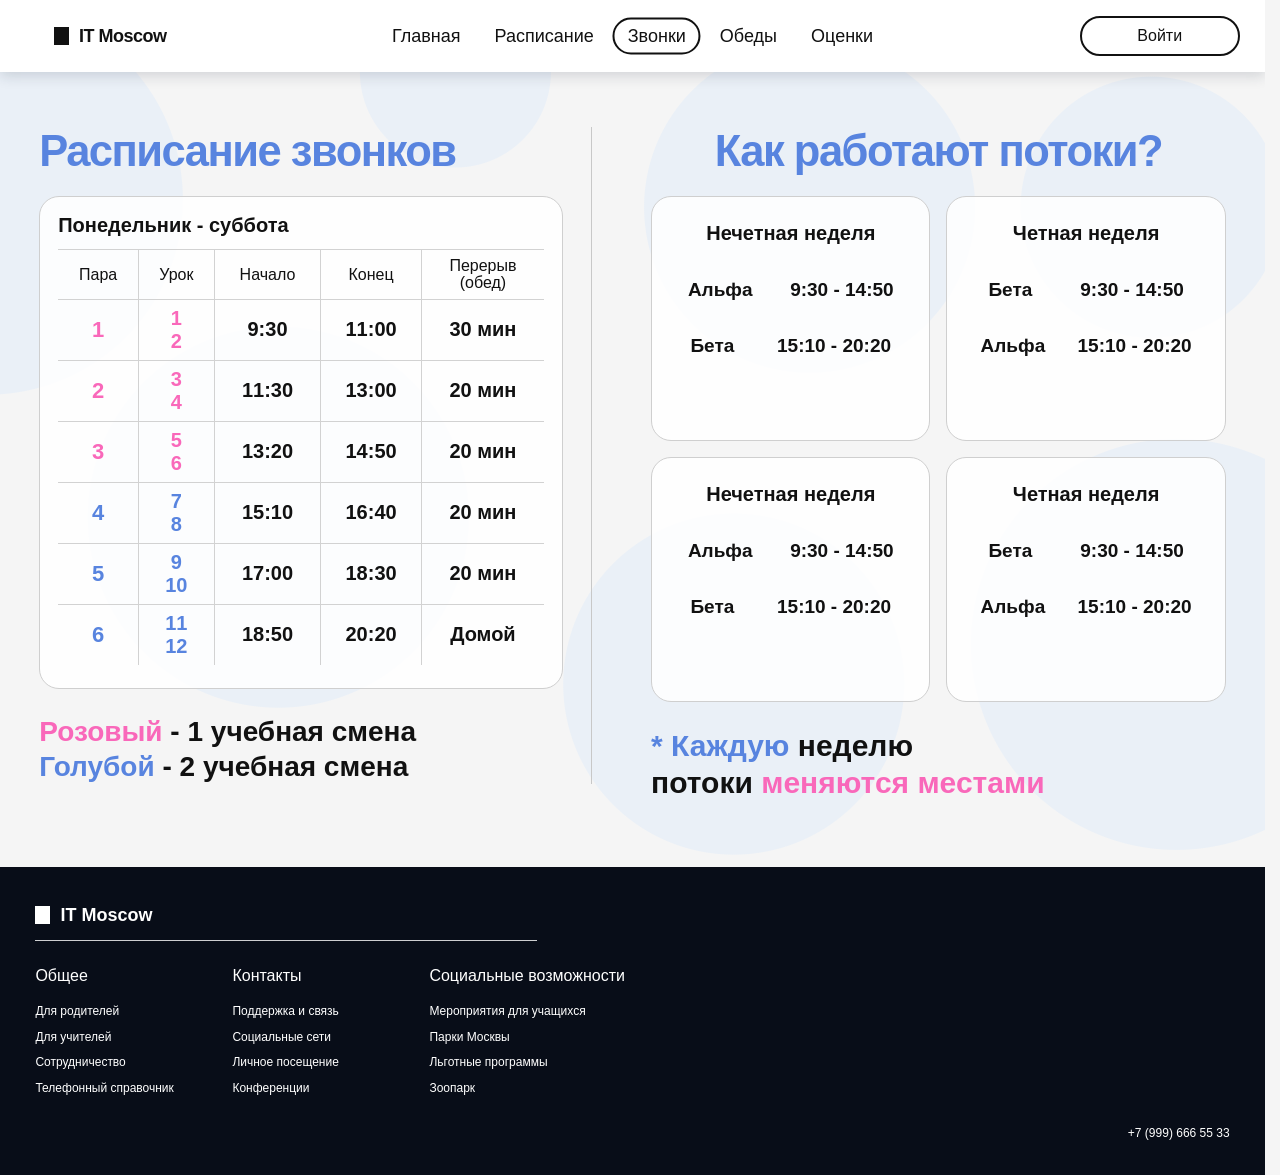
==== MyITProfile/front/bells.html @ 62083483 "Add files via upload" ====
<!DOCTYPE html>
<html lang="ru">
<head>
    <meta charset="UTF-8">
    <meta name="viewport" content="width=device-width, initial-scale=1.0">
    <meta name="description" content="Расписание звонков IT Moscow и схема смен потоков по неделям.">
    <title>Звонки | IT Moscow</title>
    <link rel="icon" href="assets/favicon.svg" type="image/svg+xml">
    <link rel="stylesheet" href="style.css">
    <script src="script.js" defer></script>
</head>
<body>

    <header class="site-header">
        <a class="logo" href="index.html"><span class="logo-square"></span> IT Moscow</a>
        <nav class="main-nav" aria-label="Главная навигация"><a class="nav-link" href="index.html">Главная</a><a class="nav-link" href="schedule.html">Расписание</a><a class="nav-link active" href="bells.html">Звонки</a><a class="nav-link" href="lunch.html">Обеды</a><a class="nav-link" href="grades.html">Оценки</a></nav>
        <div class="profile-menu is-guest" data-profile-menu>
            <a class="profile-button" href="login.html">Войти</a>
            <div class="profile-card">
                <strong class="profile-card-name" data-profile-name></strong>
                <span class="profile-card-role">Студент колледжа</span>
                <dl class="profile-card-details">
                    <div><dt>Группа</dt><dd data-profile-group></dd></div>
                    <div><dt>Специальность</dt><dd data-profile-specialty></dd></div>
                    <div><dt>Курс</dt><dd data-profile-course></dd></div>
                    <div><dt>Логин</dt><dd data-profile-login></dd></div>
                </dl>
                <button class="profile-logout" type="button" data-logout>Выйти из кабинета</button>
            </div>
        </div>
    </header>

<main class="page-background">

<section class="content-section bells-page">
    <div class="bells-layout">
        <section class="bells-left">
            <h1 class="page-title">Расписание звонков</h1>
            <div class="bells-table-card">
                <h2>Понедельник - суббота</h2>
                <table class="bells-table">
                    <thead>
                        <tr><th>Пара</th><th>Урок</th><th>Начало</th><th>Конец</th><th>Перерыв<br>(обед)</th></tr>
                    </thead>
                    <tbody>
                        <tr><td class="pink-number">1</td><td class="pink-number">1<br>2</td><td>9:30</td><td>11:00</td><td>30 мин</td></tr>
                        <tr><td class="pink-number">2</td><td class="pink-number">3<br>4</td><td>11:30</td><td>13:00</td><td>20 мин</td></tr>
                        <tr><td class="pink-number">3</td><td class="pink-number">5<br>6</td><td>13:20</td><td>14:50</td><td>20 мин</td></tr>
                        <tr><td class="blue-number">4</td><td class="blue-number">7<br>8</td><td>15:10</td><td>16:40</td><td>20 мин</td></tr>
                        <tr><td class="blue-number">5</td><td class="blue-number">9<br>10</td><td>17:00</td><td>18:30</td><td>20 мин</td></tr>
                        <tr><td class="blue-number">6</td><td class="blue-number">11<br>12</td><td>18:50</td><td>20:20</td><td>Домой</td></tr>
                    </tbody>
                </table>
            </div>
            <div class="shift-legend">
                <p><span class="pink-text">Розовый</span> - 1 учебная смена</p>
                <p><span class="blue-text">Голубой</span> - 2 учебная смена</p>
            </div>
        </section>

        <section class="streams-section">
            <h2 class="page-title">Как работают потоки?</h2>
            <div class="streams-grid">
                <article class="stream-card">
                    <h3>Нечетная неделя</h3>
                    <p><strong>Альфа</strong><b>9:30 - 14:50</b></p>
                    <p><strong>Бета</strong><b>15:10 - 20:20</b></p>
                </article>
                <article class="stream-card">
                    <h3>Четная неделя</h3>
                    <p><strong>Бета</strong><b>9:30 - 14:50</b></p>
                    <p><strong>Альфа</strong><b>15:10 - 20:20</b></p>
                </article>
                <article class="stream-card">
                    <h3>Нечетная неделя</h3>
                    <p><strong>Альфа</strong><b>9:30 - 14:50</b></p>
                    <p><strong>Бета</strong><b>15:10 - 20:20</b></p>
                </article>
                <article class="stream-card">
                    <h3>Четная неделя</h3>
                    <p><strong>Бета</strong><b>9:30 - 14:50</b></p>
                    <p><strong>Альфа</strong><b>15:10 - 20:20</b></p>
                </article>
            </div>
            <p class="streams-note"><span>* Каждую</span> неделю<br>потоки <b>меняются местами</b></p>
        </section>
    </div>
</section>

</main>

    <footer class="site-footer">
        <div class="footer-inner">
            <div class="footer-logo"><span class="logo-square"></span> IT Moscow</div>
            <div class="footer-columns">
                <div class="footer-column">
                    <strong>Общее</strong>
                    <a href="#" data-message="Раздел пока не подключён">Для родителей</a>
                    <a href="#" data-message="Раздел пока не подключён">Для учителей</a>
                    <a href="#" data-message="Раздел пока не подключён">Сотрудничество</a>
                    <a href="#" data-message="Раздел пока не подключён">Телефонный справочник</a>
                </div>
                <div class="footer-column">
                    <strong>Контакты</strong>
                    <a href="#" data-message="Раздел пока не подключён">Поддержка и связь</a>
                    <a href="#" data-message="Раздел пока не подключён">Социальные сети</a>
                    <a href="#" data-message="Раздел пока не подключён">Личное посещение</a>
                    <a href="#" data-message="Раздел пока не подключён">Конференции</a>
                </div>
                <div class="footer-column">
                    <strong>Социальные возможности</strong>
                    <a href="#" data-message="Раздел пока не подключён">Мероприятия для учащихся</a>
                    <a href="#" data-message="Раздел пока не подключён">Парки Москвы</a>
                    <a href="#" data-message="Раздел пока не подключён">Льготные программы</a>
                    <a href="#" data-message="Раздел пока не подключён">Зоопарк</a>
                </div>
            </div>
            <p class="footer-phone">+7 (999) 666 55 33</p>
        </div>
    </footer>

<div class="toast" role="status" aria-live="polite" data-toast></div>
</body>
</html>
---- MyITProfile/front/style.css ----
:root {
    --blue: #5884df;
    --blue-dark: #1d4086;
    --pink: #f968ba;
    --text: #111111;
    --muted: #6f6f6f;
    --border: #cfcfcf;
    --page: #f5f5f5;
    --circle: #eaf0f7;
}

* { box-sizing: border-box; }
html { scroll-behavior: smooth; scrollbar-gutter: stable; }
body {
    display: flex;
    flex-direction: column;
    min-height: 100vh;
    margin: 0;
    color: var(--text);
    background: var(--page);
    font-family: Inter, Arial, Helvetica, sans-serif;
}
a { color: inherit; text-decoration: none; }
button, input { font: inherit; }
button { cursor: pointer; }
button:focus-visible, a:focus-visible, input:focus-visible {
    outline: 3px solid rgba(88,132,223,.38);
    outline-offset: 3px;
}

.site-header, .login-header {
    position: relative;
    z-index: 10;
    display: flex;
    align-items: center;
    height: 72px;
    padding: 0 4.3%;
    background: #fff;
    box-shadow: 0 4px 13px rgba(25,35,55,.16);
}
.logo {
    display: inline-block;
    margin-top: 0;
    font-size: 18px;
    font-weight: 800;
    letter-spacing: -.5px;
    white-space: nowrap;
}
.logo-square {
    display: inline-block;
    width: 15px;
    height: 18px;
    margin-right: 5px;
    background: #111;
    vertical-align: -3px;
}
.main-nav {
    position: absolute;
    top: 50%;
    left: 50%;
    display: flex;
    align-items: center;
    gap: 4px;
    transform: translate(-50%, -50%);
    white-space: nowrap;
}
.nav-link {
    display: inline-block;
    padding: 6px 13px;
    border: 2px solid transparent;
    border-radius: 28px;
    font-size: 18px;
    transition: border-color .18s ease, background .18s ease;
}
.nav-link:hover, .nav-link.active { border-color: #111; }
.profile-menu {
    position: absolute;
    top: 50%;
    right: 2%;
    z-index: 20;
    transform: translateY(-50%);
}
.profile-button {
    display: block;
    min-width: 160px;
    padding: 9px 18px;
    border: 2px solid #111;
    border-radius: 32px;
    background: #fff;
    font-size: 16px;
    text-align: center;
    transition: color .18s ease, background .18s ease;
}
.profile-button:hover { background: #111; color: #fff; }
.profile-card {
    position: absolute;
    top: calc(100% + 10px);
    right: 0;
    z-index: 30;
    width: min(292px, calc(100vw - 24px));
    padding: 18px 20px 20px;
    border-radius: 18px;
    background: #fff;
    box-shadow: 0 16px 40px rgba(20,40,80,.22);
    text-align: left;
    opacity: 0;
    visibility: hidden;
    transform: translateY(-6px);
    transition: opacity .16s ease, transform .16s ease, visibility .16s;
}
.profile-card::before {
    content: "";
    position: absolute;
    right: 0;
    bottom: 100%;
    left: 0;
    height: 12px;
}
.profile-menu:hover .profile-card,
.profile-menu:focus-within .profile-card,
.profile-menu.is-open .profile-card {
    opacity: 1;
    visibility: visible;
    transform: translateY(0);
}
.profile-menu.is-guest .profile-card,
.login-page .profile-menu.is-guest { display: none; }
.profile-card-name { display: block; color: var(--blue-dark); font-size: 17px; }
.profile-card-role { display: block; margin-bottom: 13px; color: var(--muted); font-size: 12px; }
.profile-card-details { margin: 0 0 16px; }
.profile-card-details div { display: flex; justify-content: space-between; gap: 14px; padding: 7px 0; border-bottom: 1px solid #ececec; font-size: 13px; }
.profile-card-details div:last-child { border-bottom: 0; }
.profile-card-details dt { color: var(--muted); }
.profile-card-details dd { margin: 0; font-weight: 600; text-align: right; }
.profile-logout {
    width: 100%;
    padding: 11px 14px;
    border: 0;
    border-radius: 11px;
    background: #4372cc;
    color: #fff;
    font-size: 13px;
    font-weight: 600;
    transition: background .18s ease;
}
.profile-logout:hover { background: #3765b8; }

.page-background {
    position: relative;
    isolation: isolate;
    flex: 1 0 auto;
    min-height: max-content;
    overflow: visible;
    background-color: var(--page);
    background-image:
        radial-gradient(circle at -1% 16%, var(--circle) 0 195px, transparent 196px),
        radial-gradient(circle at 36% 0%, var(--circle) 0 95px, transparent 96px),
        radial-gradient(circle at 64% 17%, var(--circle) 0 165px, transparent 166px),
        radial-gradient(circle at 91% 17%, var(--circle) 0 130px, transparent 131px),
        radial-gradient(circle at 22% 56%, var(--circle) 0 190px, transparent 191px),
        radial-gradient(circle at 58% 77%, var(--circle) 0 170px, transparent 171px),
        radial-gradient(circle at 93% 72%, var(--circle) 0 205px, transparent 206px);
}
.content-section { position: relative; z-index: 1; padding: 55px 3.1% 65px; }
.page-title {
    margin: 0;
    color: var(--blue);
    font-size: clamp(38px, 3.4vw, 64px);
    font-weight: 800;
    line-height: 1.12;
    letter-spacing: -1.5px;
}

.site-footer {
    position: relative;
    z-index: 1;
    min-height: 270px;
    margin-top: auto;
    padding: 38px 2.8% 35px;
    background: #080d18;
    color: #fff;
}
.footer-inner { position: relative; min-height: 235px; }
.footer-logo {
    width: 42%;
    padding-bottom: 14px;
    border-bottom: 1px solid rgba(255,255,255,.8);
    font-size: 18px;
    font-weight: 800;
}
.footer-logo .logo-square { background: #fff; }
.footer-columns { display: flex; gap: 42px; margin-top: 26px; }
.footer-column { display: flex; flex-direction: column; min-width: 155px; gap: 0; }
.footer-column strong { margin-bottom: 14px; font-size: 16px; font-weight: 400; }
.footer-column a { width: fit-content; padding: 6px 0; font-size: 12px; line-height: 1.15; }
.footer-column a:hover { text-decoration: underline; }
.footer-phone { position: absolute; right: 0; bottom: 0; margin: 0; font-size: 12px; }
.footer-dark {
    margin-top: 0;
    background: #080d18;
}
.footer-dark .footer-logo, .footer-dark .footer-column, .footer-dark .footer-phone { color: #fff; }

.detail-button {
    display: inline-flex;
    align-items: center;
    justify-content: center;
    min-width: 140px;
    min-height: 38px;
    padding: 7px 16px;
    border: 1px solid #111;
    border-radius: 24px;
    background: transparent;
    color: #111;
    font-size: 13px;
    white-space: nowrap;
    transition: color .18s ease, background .18s ease, transform .18s ease, box-shadow .18s ease;
}
.detail-button:hover {
    background: #111;
    color: #fff;
    transform: translateY(-2px);
}
.date-arrow,
.news-arrow {
    box-sizing: border-box;
    display: flex;
    align-items: center;
    justify-content: center;
    padding: 0;
    line-height: 0;
    text-align: center;
}
.date-arrow {
    flex: 0 0 43px;
    width: 43px;
    height: 43px;
    border: 3px solid var(--blue);
    border-radius: 50%;
    background: transparent;
    color: var(--blue);
    transition: background .18s ease, color .18s ease;
}
.date-arrow:hover { background: var(--blue); color: white; }
.control-arrow-svg {
    display: block;
    flex: 0 0 20px;
    width: 20px;
    height: 20px;
    margin: 0;
    overflow: visible;
    pointer-events: none;
}
.control-arrow-svg path {
    fill: none;
    stroke: currentColor;
    stroke-width: 2.4;
    stroke-linecap: round;
    stroke-linejoin: round;
}
.news-arrow .control-arrow-svg {
    width: 21px;
    height: 21px;
    flex-basis: 21px;
}
.news-arrow-prev .control-arrow-svg,
.date-arrow[aria-label^="Предыдущ"] .control-arrow-svg {
    transform: rotate(180deg);
}
.toast {
    position: fixed;
    z-index: 30;
    right: 22px;
    bottom: 22px;
    max-width: 340px;
    padding: 13px 17px;
    border-radius: 10px;
    background: #20232b;
    color: white;
    font-size: 13px;
    opacity: 0;
    pointer-events: none;
    transform: translateY(8px);
    transition: opacity .2s ease, transform .2s ease;
}
.toast.visible { opacity: 1; transform: translateY(0); }

.dashboard-section { position: relative; z-index: 1; padding: 55px 3.1% 42px; }
.dashboard-heading { display: flex; align-items: center; justify-content: space-between; padding: 0 0 28px; }
.dashboard-heading h1 { margin: 0; color: var(--blue); font-size: clamp(38px, 3.4vw, 64px); font-weight: 800; line-height: 1.12; letter-spacing: -1.5px; }
.college-status { color: #0b7f28; font-size: 13px; font-weight: 700; }
.college-status::before { content: ""; display: inline-block; width: 9px; height: 9px; margin-right: 7px; border-radius: 50%; background: #0b7f28; }
.dashboard-grid { display: grid; grid-template-columns: 1.3fr .88fr 1fr; gap: 18px; align-items: stretch; }
.dashboard-card { position: relative; min-height: 360px; border-radius: 18px; box-shadow: 0 4px 10px rgba(0,0,0,.18); overflow: hidden; }
.today-card { padding: 22px 18px 16px; background: #fff; }
.today-card h2, .lunch-mini h2, .bells-mini h2 { margin: 0 0 22px; font-size: 31px; font-weight: 800; }
.today-card h2 { color: var(--blue-dark); }
.clock-icon { display: inline-block; width: 27px; height: 27px; margin-right: 9px; fill: none; stroke: currentColor; stroke-width: 2; stroke-linecap: round; stroke-linejoin: round; vertical-align: -5px; }
.today-lessons { display: flex; flex-direction: column; gap: 5px; }
.today-lesson { display: grid; grid-template-columns: minmax(0,1fr) 140px; align-items: center; gap: 14px; min-height: 76px; padding: 9px 12px; border: 1px solid transparent; border-radius: 15px; }
.today-lesson.current { border-color: #777; }
.lesson-time { display: flex; flex-direction: column; align-items: flex-start; gap: 3px; font-size: 16px; white-space: nowrap; }
.lesson-time small { display: block; margin-top: 1px; color: var(--muted); font-size: 11px; text-align: left; }
.lesson-time small.lesson-name { color: #333; font-size: 14px; font-weight: 600; }
.texture-pink, .texture-yellow { position: relative; isolation: isolate; }
.texture-pink { background: linear-gradient(140deg, #df4da2, #e96cba); color: white; }
.texture-yellow { background: linear-gradient(140deg, #e2d400, #c9bb00); color: white; }
.texture-pink::after, .texture-yellow::after {
    content: ""; position: absolute; z-index: -1; inset: 0; opacity: .3; pointer-events: none;
    background-image: url("data:image/svg+xml,%3Csvg viewBox='0 0 180 180' xmlns='http://www.w3.org/2000/svg'%3E%3Cfilter id='n'%3E%3CfeTurbulence type='fractalNoise' baseFrequency='.82' numOctaves='3' stitchTiles='stitch'/%3E%3CfeColorMatrix type='matrix' values='0 0 0 0 0 0 0 0 0 0 0 0 0 0 0 0 0 0 1 0'/%3E%3C/filter%3E%3Crect width='100%25' height='100%25' filter='url(%23n)' opacity='.7'/%3E%3C/svg%3E");
}
.lunch-mini { padding: 22px; }
.lunch-mini h2, .bells-mini h2 { color: white; }
.mini-icon { display: inline-block; width: 29px; height: 29px; margin-right: 9px; overflow: visible; fill: none; stroke: currentColor; stroke-width: 2; stroke-linecap: round; stroke-linejoin: round; vertical-align: -6px; flex: 0 0 auto; }
.lunch-mini-time { display: flex; flex-direction: column; font-size: 16px; line-height: 1.25; }
.lunch-mini-menu { position: relative; display: grid; grid-template-columns: minmax(0,1fr) auto; align-items: start; min-height: 104px; margin-top: 10px; padding: 15px 0 12px; border-top: 2px solid rgba(255,255,255,.8); font-size: 14px; line-height: 1.25; }
.lunch-mini-menu > div { display: flex; flex-direction: column; }
.lunch-mini-price { font-size: 17px; }
.pay-mini-button { position: absolute; right: 0; bottom: 12px; min-width: 118px; padding: 8px 14px; border: 0; border-radius: 24px; background: white; color: #111; font-weight: 700; transition: transform .18s ease, box-shadow .18s ease; }
.pay-mini-button:hover { transform: translateY(-2px); box-shadow: 0 4px 10px rgba(0,0,0,.16); }
.white-button { display: block; padding: 9px 17px; border: 0; border-radius: 25px; background: white; color: #111; font-weight: 700; text-align: center; transition: transform .18s ease, box-shadow .18s ease; }
.white-button:hover { box-shadow: 0 4px 12px rgba(0,0,0,.16); transform: translateY(-2px); }
.mini-menu-button { width: 70%; margin: 17px auto 0; font-size: 14px; }
.bells-mini { padding: 22px 22px 20px; padding-right: 25%; }
.bells-mini-content { display: grid; grid-template-columns: 1fr 1fr; gap: 4px; text-align: center; }
.bells-mini-content strong, .bells-mini-content span { display: block; white-space: nowrap; }
.bells-mini-content strong { margin-bottom: 10px; font-size: 18px; }
.bells-mini-content span { margin: 0 0 4px; font-size: 19px; font-weight: 700; }
.bells-mini-photo { position: absolute; top: 0; right: 0; width: 24%; height: 100%; background: url("assets/bells-photo.png") center / cover no-repeat; }
.bells-mini .bells-detail-button {
    position: absolute;
    left: calc((76% - 140px) / 2);
    right: auto;
    bottom: 20px;
    display: flex;
    align-items: center;
    justify-content: center;
    width: 140px;
    min-height: 38px;
    margin: 0;
    border-color: white;
    color: white;
    transform: none;
}
.bells-mini .bells-detail-button:hover {
    background: white;
    color: #111;
    transform: translateY(-2px);
}

.news-section {
    position: relative;
    z-index: 1;
    overflow: hidden;
    padding: 55px 0 45px;
    background: linear-gradient(180deg, #5a8de9 0%, #3867b4 53%, #080d18 100%);
    color: white;
}
.news-title-row {
    display: flex;
    align-items: center;
    justify-content: space-between;
    padding: 0 3.5% 34px;
}
.news-title-row h2 { margin: 0; color: white; font-size: 50px; }
.news-tabs {
    position: absolute;
    top: 66px;
    left: 50%;
    display: flex;
    align-items: center;
    justify-content: center;
    gap: 8px;
    padding: 0;
    transform: translateX(-50%);
}
.news-tab {
    width: 34px;
    height: 8px;
    padding: 0;
    border: 0;
    border-radius: 9px;
    background: white;
    cursor: pointer;
    transition: width .22s ease, background .22s ease;
}
.news-tab.active { width: 105px; background: #073d95; }
.news-slider-shell {
    position: relative;
    display: block;
    width: 100%;
    height: 665px;
    padding: 0;
}
.news-slider {
    position: relative;
    width: 100%;
    height: 100%;
    overflow: hidden;
}
.news-track {
    position: relative;
    display: block;
    width: 100%;
    height: 100%;
    padding: 0;
}
.news-card,
.news-card.active {
    position: absolute;
    top: 50%;
    display: block;
    min-width: 0;
    max-width: none;
    margin: 0;
    overflow: hidden;
    border-radius: 18px;
    background: #4b7ed5;
    color: white;
    box-shadow: 0 4px 10px rgba(0,0,0,.22);
    transform: translate(-50%, -50%);
    transition: left .48s cubic-bezier(.22,.7,.25,1), width .48s cubic-bezier(.22,.7,.25,1), height .48s cubic-bezier(.22,.7,.25,1), opacity .35s ease, box-shadow .35s ease;
}
.news-card[data-position="left"],
.news-card[data-position="right"] {
    width: min(28.2vw, 470px);
    height: min(50.4vh, 544px);
    opacity: .98;
}
.news-card[data-position="left"] { left: 14.5%; }
.news-card[data-position="right"] { left: 85.5%; }
.news-card[data-position="center"] {
    left: 50%;
    z-index: 2;
    width: min(38.5vw, 641px);
    height: min(59.4vh, 641px);
    opacity: 1;
    box-shadow: 0 7px 18px rgba(0,0,0,.24);
}

.news-card[data-position="hidden"] {
    left: 50%;
    z-index: 0;
    width: min(38.5vw, 641px);
    height: min(59.4vh, 641px);
    opacity: 0;
    pointer-events: none;
}
.news-card img { position: absolute; inset: 0; width: 100%; height: 100%; object-fit: cover; }
.news-card::after {
    content: "";
    position: absolute;
    inset: 0;
    background: linear-gradient(180deg, rgba(19,51,100,.03) 4%, rgba(42,95,176,.2) 35%, #5a8de8 84%);
}
.news-card.active::after { background: linear-gradient(180deg, rgba(19,51,100,.02) 4%, rgba(42,95,176,.24) 42%, #5a8de8 84%); }
.news-category {
    position: absolute;
    z-index: 1;
    top: 30px;
    left: 30px;
    padding: 7px 18px;
    border-radius: 24px;
    background: rgba(100,155,244,.9);
    color: white;
    font-size: 9px;
    font-weight: 700;
}
.news-card-content { position: absolute; z-index: 1; right: 28px; bottom: 28px; left: 28px; color: white; }
.news-card-content small { display: block; margin-bottom: 10px; color: rgba(255,255,255,.88); font-size: 10px; }
.news-card-content h3 { margin: 0 0 9px; color: #fff; font-size: clamp(20px, 1.7vw, 28px); line-height: 1.12; }
.news-card-content p { margin: 0 0 25px; color: rgba(255,255,255,.9); font-size: 12px; }
.news-card-content a { color: #fff; font-size: 10px; font-weight: 700; }
.news-card-content a:hover { text-decoration: underline; }
.news-card[data-position="left"] .news-card-content,
.news-card[data-position="right"] .news-card-content { right: 25px; bottom: 25px; left: 25px; }
.news-card[data-position="left"] .news-card-content h3,
.news-card[data-position="right"] .news-card-content h3 { font-size: clamp(19px, 1.45vw, 25px); }
.news-card[data-position="left"] .news-card-content p,
.news-card[data-position="right"] .news-card-content p { font-size: 11px; }
.news-arrow {
    position: absolute;
    z-index: 3;
    top: 50%;
    width: 46px;
    height: 46px;
    border: 2px solid rgba(255,255,255,.95);
    border-radius: 50%;
    background: rgba(9,25,54,.28);
    color: white;
    cursor: pointer;
    transform: translateY(-50%);
    transition: background .18s ease, transform .18s ease;
}
.news-arrow:hover { background: rgba(9,25,54,.7); transform: translateY(-50%) scale(1.06); }
.news-arrow-prev { left: 12px; }
.news-arrow-next { right: 12px; }
.news-open-button {
    display: block;
    width: 265px;
    margin: 4px auto 0;
    padding: 11px 18px;
    border: 2px solid white;
    border-radius: 32px;
    color: white;
    font-size: 18px;
    text-align: center;
    transition: color .18s ease, background .18s ease, transform .18s ease;
}
.news-open-button:hover { background: white; color: #234b8a; transform: translateY(-2px); }

.login-page { min-height: 100vh; background: var(--page); }
.login-header { padding-left: 4.6%; }
.login-header .logo { margin-top: 0; }
.login-main {
    flex: 1 0 auto;
    min-height: calc(100vh - 72px);
    display: grid;
    grid-template-columns: 1fr 1fr;
    align-items: center;
    padding: 50px 8%;
    background:
        radial-gradient(circle at -1% 18%, var(--circle) 0 180px, transparent 181px),
        radial-gradient(circle at 18% 18%, var(--circle) 0 75px, transparent 76px),
        radial-gradient(circle at 84% 8%, var(--circle) 0 120px, transparent 121px),
        radial-gradient(circle at 38% 34%, var(--circle) 0 75px, transparent 76px),
        radial-gradient(circle at 24% 60%, var(--circle) 0 115px, transparent 116px),
        radial-gradient(circle at 39% 84%, var(--circle) 0 53px, transparent 54px),
        radial-gradient(circle at 70% 88%, var(--circle) 0 55px, transparent 56px),
        var(--page);
}
.login-promo { justify-self: center; width: min(100%, 600px); padding-left: 30px; }
.login-eyebrow { margin: 0 0 0 25px; color: var(--blue-dark); font-size: 15px; font-weight: 800; }
.login-promo h1 { margin: 0; padding-left: 17px; border-left: 3px solid var(--blue); color: var(--blue); font-size: clamp(42px, 4vw, 66px); line-height: 1.08; letter-spacing: -2.3px; }
.login-promo h1 span { color: var(--pink); }
.login-promo > p:last-child { margin: 22px 0 0 20px; color: #626262; font-size: 19px; line-height: 1.5; }
.login-card { justify-self: center; width: min(100%, 540px); padding: 40px 48px 45px; border: 1px solid rgba(20,40,80,.06); border-radius: 24px; background: white; box-shadow: 4px 7px 22px rgba(0,0,0,.14); }
.login-card h2 { margin: 0 0 8px; color: var(--blue-dark); font-size: 30px; letter-spacing: -.8px; }
.login-description { margin: 0 0 34px; color: #666; font-size: 14px; }
.login-form > label { display: block; margin: 0 0 9px; font-size: 14px; font-weight: 600; }
.login-form > input, .password-wrap input { display: block; width: 100%; height: 58px; margin-bottom: 24px; padding: 0 17px; border: 2px solid #cfcfcf; border-radius: 13px; background: #fff; font-size: 15px; }
.login-form input::placeholder { color: #a0a0a0; }
.login-form > input:focus, .password-wrap input:focus { border-color: var(--blue); outline: 0; }
.password-wrap { position: relative; }
.password-wrap input { padding-right: 55px; }
.password-toggle { position: absolute; top: 14px; right: 9px; width: 35px; height: 30px; border: 0; background: transparent; }
.eye { position: absolute; top: 9px; left: 8px; width: 17px; height: 11px; border: 1.5px solid #777; border-radius: 80% 20%; transform: rotate(-5deg); }
.eye::after { content: ""; position: absolute; top: 2px; left: 6px; width: 4px; height: 4px; border: 1px solid #777; border-radius: 50%; }
.login-options { display: flex; align-items: center; justify-content: space-between; gap: 12px; margin: -5px 0 27px; color: #666; font-size: 13px; }
.remember-option { display: flex; align-items: center; gap: 6px; white-space: nowrap; }
.remember-option input { width: 16px; height: 16px; margin: 0; }
.login-options a { color: var(--blue-dark); font-weight: 600; text-align: right; }
.login-submit { width: 100%; height: 58px; border: 0; border-radius: 13px; background: #4372cc; color: white; font-size: 16px; font-weight: 600; box-shadow: 0 5px 8px rgba(67,114,204,.25); transition: background .18s ease, transform .18s ease; }
.login-submit:hover { background: #3765b8; transform: translateY(-2px); }
.login-bottom { margin: 49px 0 0; color: #6f6f6f; font-size: 12px; line-height: 1.5; text-align: center; }
.login-message { min-height: 16px; margin: 10px 0 0; color: var(--blue-dark); font-size: 12px; text-align: center; }
.login-message.is-error { color: #c0392b; }
.login-form input[aria-invalid="true"] { border-color: #c0392b; }

.schedule-page { padding-top: 52px; padding-bottom: 48px; }
.week-date-heading { display: flex; align-items: center; gap: 8px; margin: 6px 0 25px 3px; color: var(--blue); font-size: clamp(30px, 2.6vw, 48px); font-weight: 800; }
.week-grid { display: grid; grid-template-columns: repeat(3, minmax(0, 1fr)); gap: 18px; }
.week-card { min-height: 0; padding: 28px 30px 22px; border: 1px solid var(--border); border-radius: 20px; background: rgba(255,255,255,.88); }
.week-card h2 { margin: 0 0 24px; font-size: 20px; font-weight: 800; }
.week-card h2 span { margin-left: 12px; font-size: 16px; font-weight: 400; }
.week-lesson { display: grid; grid-template-columns: minmax(0,1fr) 130px; align-items: center; gap: 12px; min-height: 88px; }
.week-time { display: flex; flex-direction: column; align-items: flex-start; gap: 3px; font-size: 16px; white-space: nowrap; }
.lesson-break, .lesson-now { display: block; margin-top: 3px; color: #6f6f6f; font-size: 11px; line-height: 1.15; text-align: left; white-space: normal; }
.week-subject { font-size: 15px; font-weight: 600; text-align: left; }
.week-subject small { display: inline; margin-left: 7px; color: #6f6f6f; font-size: 13px; font-weight: 400; }
.saturday-card { border-color: transparent; background: linear-gradient(140deg, #df4da2, #e96cba); color: white; }
.saturday-card .lesson-break, .saturday-card .week-subject small { color: rgba(255,255,255,.88); }
.saturday-card .detail-button { border-color: white; color: white; }
.saturday-card .detail-button:hover { background: white; color: #cf4ca0; }

.bells-layout { display: grid; grid-template-columns: 1fr 1.04fr; gap: 5%; align-items: start; max-width: 1740px; margin: 0 auto; }
.bells-left { padding-right: 5%; border-right: 1px solid #c8c8c8; }
.bells-left .page-title, .streams-section .page-title { margin: 0 0 20px; }
.bells-table-card { max-width: 705px; padding: 17px 18px 23px; border: 1px solid var(--border); border-radius: 20px; background: rgba(255,255,255,.88); }
.bells-table-card h2 { margin: 0 0 12px; font-size: 20px; }
.bells-table { width: 100%; border-collapse: collapse; text-align: center; }
.bells-table th, .bells-table td { padding: 7px 8px; border-top: 1px solid #d2d2d2; border-right: 1px solid #d2d2d2; }
.bells-table th:last-child, .bells-table td:last-child { border-right: 0; }
.bells-table th { font-size: 16px; font-weight: 500; line-height: 1.1; }
.bells-table td { font-size: 20px; font-weight: 700; }
.bells-table td:first-child { font-size: 22px; }
.pink-number, .pink-text { color: var(--pink); }
.blue-number, .blue-text { color: var(--blue); }
.shift-legend { margin-top: 25px; font-size: 28px; font-weight: 800; line-height: 1.25; }
.shift-legend p { margin: 0; }
.streams-section .page-title { text-align: center; }
.streams-grid { display: grid; grid-template-columns: repeat(2, minmax(0,1fr)); gap: 16px; }
.stream-card { min-height: 245px; padding: 25px 22px; border: 1px solid var(--border); border-radius: 20px; background: rgba(255,255,255,.88); }
.stream-card h3 { margin: 0 0 34px; font-size: 20px; text-align: center; }
.stream-card p { display: flex; justify-content: space-around; gap: 10px; margin: 0 0 34px; font-size: 19px; font-weight: 700; }
.stream-card p:last-child { margin-bottom: 0; }
.streams-note { margin: 25px 0 0; font-size: 30px; font-weight: 800; line-height: 1.25; }
.streams-note span { color: var(--blue); }
.streams-note b { color: var(--pink); }

.lunch-page { padding-top: 52px; padding-bottom: 48px; }
.lunch-info { display: flex; align-items: flex-start; gap: 5%; margin: 8px 0 28px; }
.balance h2, .group-lunch { margin: 0; font-size: clamp(26px, 2.5vw, 48px); line-height: 1.2; }
.top-up-button { min-width: 205px; margin-top: 14px; padding: 8px 20px; border: 1px solid #111; border-radius: 25px; background: transparent; font-size: 20px; transition: color .18s ease, background .18s ease; }
.top-up-button:hover { background: #111; color: white; }
.group-lunch { padding-top: 0; }
.group-lunch span { color: var(--blue); }
.menu-title { margin: 35px 0 20px; color: var(--pink); font-size: 50px; }
.menu-grid { display: grid; grid-template-columns: repeat(4, minmax(0,1fr)); gap: 20px; }
.menu-card { min-height: 355px; padding: 17px 25px 13px; border: 1px solid var(--border); border-radius: 20px; background: rgba(255,255,255,.9); }
.menu-card h2 { margin: 0 0 27px; font-size: 20px; text-align: center; }
.menu-items { display: flex; flex-direction: column; gap: 13px; }
.menu-items p { display: flex; align-items: baseline; justify-content: space-between; gap: 8px; margin: 0; font-size: 19px; }
.menu-items small { font-size: 16px; white-space: nowrap; }
.menu-total { display: block; margin: 12px 4px 4px 0; font-size: 20px; text-align: right; }
.menu-pay-button { display: block; width: 165px; margin: 4px auto 0; padding: 7px 20px; border: 1px solid currentColor; border-radius: 25px; background: transparent; color: inherit; font-size: 18px; transition: color .18s ease, background .18s ease, transform .18s ease; }
.menu-pay-button:hover { background: white; color: #111; transform: translateY(-2px); }

.lunch-page .menu-grid { gap: 18px; }
.lunch-page .menu-grid > .menu-card {
    display: flex;
    flex-direction: column;
    min-width: 0;
    min-height: 355px;
}
.lunch-page .menu-items { flex: 0 0 auto; }
.lunch-page .menu-pay-button { align-self: center; transition: color .18s ease, background .18s ease, transform .18s ease, box-shadow .18s ease; }
.lunch-page .menu-divider {
    width: 100%;
    height: 1px;
    flex: 0 0 1px;
    margin: 15px 0 10px;
    background: currentColor;
    opacity: .58;
}
.lunch-page .menu-total { margin: 0 4px 10px 0; }
.lunch-page .menu-card.texture-pink {
    background: linear-gradient(140deg, #df4da2 0%, #e96cba 100%);
    color: #fff;
}
.lunch-page .menu-card.texture-yellow {
    background: linear-gradient(140deg, #e2d400 0%, #c9bb00 100%);
    color: #fff;
}
.lunch-page .menu-card.texture-pink .menu-pay-button:hover,
.lunch-page .menu-card.texture-yellow .menu-pay-button:hover {
    background: transparent;
    color: inherit;
    border-color: currentColor;
    box-shadow: 0 3px 8px rgba(0,0,0,.13);
    transform: translateY(-2px);
}
.lunch-page .menu-card:not(.texture-pink):not(.texture-yellow) .menu-pay-button:hover {
    box-shadow: 0 3px 8px rgba(0,0,0,.13);
    transform: translateY(-2px);
}

.grades-page { padding-top: 52px; padding-bottom: 48px; }
.grades-layout { display: grid; grid-template-columns: 1.2fr .95fr; gap: 4%; }
.grades-daily { padding-right: 4%; border-right: 1px solid #c8c8c8; }
.grades-date-line { display: flex; flex-wrap: wrap; align-items: center; gap: 9px; margin: 8px 0 28px; font-size: clamp(26px,2.4vw,44px); font-weight: 800; }
.grades-date-line span { color: var(--pink); }
.pink-arrow { border-color: var(--pink); color: var(--pink); }
.pink-arrow:hover { background: var(--pink); color: white; }
.daily-grades-grid { display: grid; grid-template-columns: repeat(2, minmax(0,1fr)); gap: 16px 24px; }
.daily-grade-card { min-height: 125px; padding: 20px 20px 15px; border: 1px solid var(--border); border-radius: 20px; background: rgba(255,255,255,.88); }
.daily-grade-card h2 { margin: 0 0 8px; font-size: 20px; }
.grade-row { display: grid; grid-template-columns: 48px minmax(0,1fr) 112px; align-items: center; gap: 10px; min-height: 56px; }
.grade-mark { display: grid; place-items: center; width: 48px; height: 58px; border: 1px solid #ccc; border-radius: 23px; background: white; color: var(--pink); font-size: 18px; }
.grade-row strong, .subject-grade-row strong { font-size: 18px; }
.grade-row .detail-button { min-width: 0; padding: 5px 8px; }
.subject-heading { margin: 86px 0 28px; font-size: 46px; text-align: right; }
.subject-heading span { color: var(--blue); }
.subject-grades-grid { display: grid; grid-template-columns: repeat(2, minmax(0,1fr)); gap: 14px 18px; }
.subject-grade-row { display: grid; grid-template-columns: 42px minmax(0,1fr) 112px; align-items: center; gap: 10px; min-height: 86px; padding: 10px 14px; border: 1px solid var(--border); border-radius: 20px; background: rgba(255,255,255,.88); }
.subject-grade-row .grade-mark { width: 42px; height: 58px; }
.subject-grade-row strong { font-size: 16px; line-height: 1.15; }
.subject-grade-row .detail-button { min-width: 0; padding: 5px 7px; }

@media screen and (min-width: 1920px) and (min-height: 1080px) {
    .dashboard-section { padding-bottom: 38px; }
    .today-lesson { min-height: 72px; }
    .detail-button { min-width: 145px; min-height: 40px; }
}

@media screen and (max-width: 1080px) and (min-width: 621px) {
    .nav-link { padding: 6px 9px; font-size: 15px; }
    .profile-button { min-width: 0; padding: 9px 14px; font-size: 14px; }
}

@media screen and (max-width: 1100px) and (min-width: 621px) {
    .dashboard-grid { grid-template-columns: repeat(2, minmax(0, 1fr)); }
    .today-card { grid-column: 1 / -1; min-height: 0; }
    .dashboard-card { min-height: 330px; }

    .daily-grades-grid, .subject-grades-grid,
    .streams-grid { grid-template-columns: minmax(0, 1fr); }
    .lunch-page .menu-grid { grid-template-columns: repeat(2, minmax(0, 1fr)); }
}

@media screen and (max-width: 780px) and (min-width: 621px) {
    .main-nav { gap: 0; }
    .nav-link { padding: 4px 6px; font-size: 12px; }
    .profile-button { padding: 7px 11px; font-size: 13px; }
    .site-header .logo { font-size: 15px; }
    .logo-square { width: 12px; height: 14px; }
    .dashboard-grid { grid-template-columns: minmax(0, 1fr); }
    .bells-mini { min-height: 300px; padding-right: 27%; }
    .bells-mini-content strong, .bells-mini-content span { font-size: 15px; }
    .bells-mini .bells-detail-button { left: calc((76% - 135px) / 2); width: 135px; min-height: 36px; }
}

@media screen and (max-width: 620px) {
    .site-header { display: block; height: auto; min-height: 78px; padding: 0 18px 8px; }
    .site-header .logo { margin-top: 20px; font-size: 15px; }
    .logo-square { width: 12px; height: 14px; }
    .main-nav { position: static; justify-content: center; flex-wrap: wrap; margin-top: 12px; transform: none; }
    .profile-menu { top: 14px; right: 12px; transform: none; }
    .profile-button { min-width: 92px; padding: 7px 8px; font-size: 12px; }
    .nav-link { padding: 6px 8px; font-size: 12px; }

    .dashboard-section { padding: 35px 14px 35px; }
    .dashboard-heading { padding: 0 0 18px; }
    .dashboard-heading h1 { font-size: 34px; }
    .college-status { font-size: 10px; }
    .dashboard-grid { grid-template-columns: 1fr; gap: 13px; }
    .today-card, .lunch-mini, .bells-mini { grid-column: auto; min-height: 0; padding: 18px 14px; }
    .today-card h2, .lunch-mini h2, .bells-mini h2 { font-size: 24px; }
    .today-lesson { grid-template-columns: minmax(0,1fr) 94px; min-height: 66px; padding: 6px 4px; }
    .lesson-time { font-size: 12px; }
    .lesson-time small.lesson-name { font-size: 10px; }
    .detail-button { min-width: 0; padding: 5px 7px; font-size: 10px; }
    .bells-mini { min-height: 300px; padding-right: 27%; }
    .bells-mini-content strong, .bells-mini-content span { font-size: 15px; }
    .bells-mini .bells-detail-button { left: calc((76% - 135px) / 2); width: 135px; min-height: 36px; }

    .news-section { padding-top: 38px; }
    .news-title-row { display: block; padding: 0 16px 20px; }
    .news-title-row h2 { font-size: 34px; }
    .news-tabs { position: static; justify-content: flex-start; gap: 6px; margin-top: 15px; transform: none; }
    .news-tab { width: 24px; }
    .news-tab.active { width: 55px; }
    .news-slider-shell { height: 450px; }
    .news-card, .news-card.active { left: 50%; width: 76vw; height: 430px; }
    .news-card[data-position="left"], .news-card[data-position="right"], .news-card[data-position="hidden"] { display: none; }
    .news-card[data-position="center"] { display: block; }
    .news-card-content { right: 20px; bottom: 22px; left: 20px; }
    .news-card-content h3 { font-size: 23px; }
    .news-arrow { width: 36px; height: 36px; }
    .news-arrow-prev { left: 12px; }
    .news-arrow-next { right: 12px; }
    .news-arrow .control-arrow-svg { width: 17px; height: 17px; flex-basis: 17px; }
    .news-open-button { width: 220px; font-size: 15px; }

    .content-section { padding: 35px 14px 45px; }
    .page-title { font-size: 34px; }
    .week-date-heading { font-size: 28px; }
    .date-arrow { flex-basis: 35px; width: 35px; height: 35px; }
    .date-arrow .control-arrow-svg { width: 17px; height: 17px; flex-basis: 17px; }
    .week-grid, .daily-grades-grid, .subject-grades-grid, .streams-grid { grid-template-columns: 1fr; }
    .week-card { min-height: 0; padding: 22px 14px; }
    .week-card h2 { font-size: 17px; }
    .week-lesson { grid-template-columns: minmax(0,1fr) 90px; min-height: 75px; }
    .week-time, .week-subject { font-size: 12px; }
    .week-subject small { font-size: 10px; }
    .week-card .detail-button { font-size: 10px; }

    .bells-layout, .grades-layout { grid-template-columns: 1fr; gap: 45px; }
    .bells-left, .grades-daily { padding-right: 0; border-right: 0; }
    .streams-section .page-title { text-align: left; }
    .bells-table-card { padding: 14px 8px; overflow-x: auto; }
    .bells-table { min-width: 460px; }
    .bells-table th { font-size: 13px; }
    .bells-table td { font-size: 16px; }
    .shift-legend { font-size: 20px; }
    .streams-note { font-size: 23px; }
    .stream-card { min-height: 190px; }
    .stream-card p { font-size: 16px; }

    .lunch-info { flex-direction: column; gap: 20px; }
    .balance h2, .group-lunch { font-size: 25px; }
    .menu-title { font-size: 38px; }
    .lunch-page .menu-grid { grid-template-columns: minmax(0,1fr); }
    .lunch-page .menu-grid > .menu-card { min-height: 355px; padding: 17px 20px; }
    .menu-items p { font-size: 18px; }
    .menu-items small { font-size: 15px; }

    .grades-date-line { font-size: 24px; }
    .grade-row { grid-template-columns: 42px minmax(0,1fr) 95px; gap: 7px; }
    .grade-mark { width: 42px; height: 52px; }
    .grade-row strong { font-size: 14px; }
    .subject-heading { margin-top: 0; text-align: left; }
    .subject-grade-row { grid-template-columns: 42px minmax(0,1fr) 95px; gap: 7px; }
    .subject-grade-row strong { font-size: 14px; }
    .subject-grade-row .detail-button { font-size: 10px; }

    .site-footer { min-height: 0; padding: 30px 18px 65px; }
    .footer-inner { min-height: 0; }
    .footer-logo { width: 100%; }
    .footer-columns { flex-wrap: wrap; gap: 22px 15px; }
    .footer-column { width: calc(50% - 10px); min-width: 0; }
    .footer-column strong { font-size: 14px; }
    .footer-column a { padding: 7px 0; font-size: 10px; }
    .footer-phone { bottom: -40px; font-size: 10px; }

    .login-header { height: 72px; padding-left: 20px; }
    .login-header .logo { margin-top: 0; }
    .login-main { display: flex; flex-direction: column; gap: 30px; padding: 28px 14px 40px; }
    .login-promo { width: 100%; padding-left: 0; }
    .login-promo h1 { font-size: 40px; }
    .login-promo > p:last-child { margin-left: 0; font-size: 14px; }
    .desktop-only { display: none; }
    .login-card { width: 100%; padding: 26px 20px; }
    .login-form > input, .password-wrap input { font-size: 16px; }
    .login-card h2 { font-size: 24px; }
    .login-bottom { margin-top: 30px; font-size: 10px; }
    .login-options { font-size: 11px; }
}
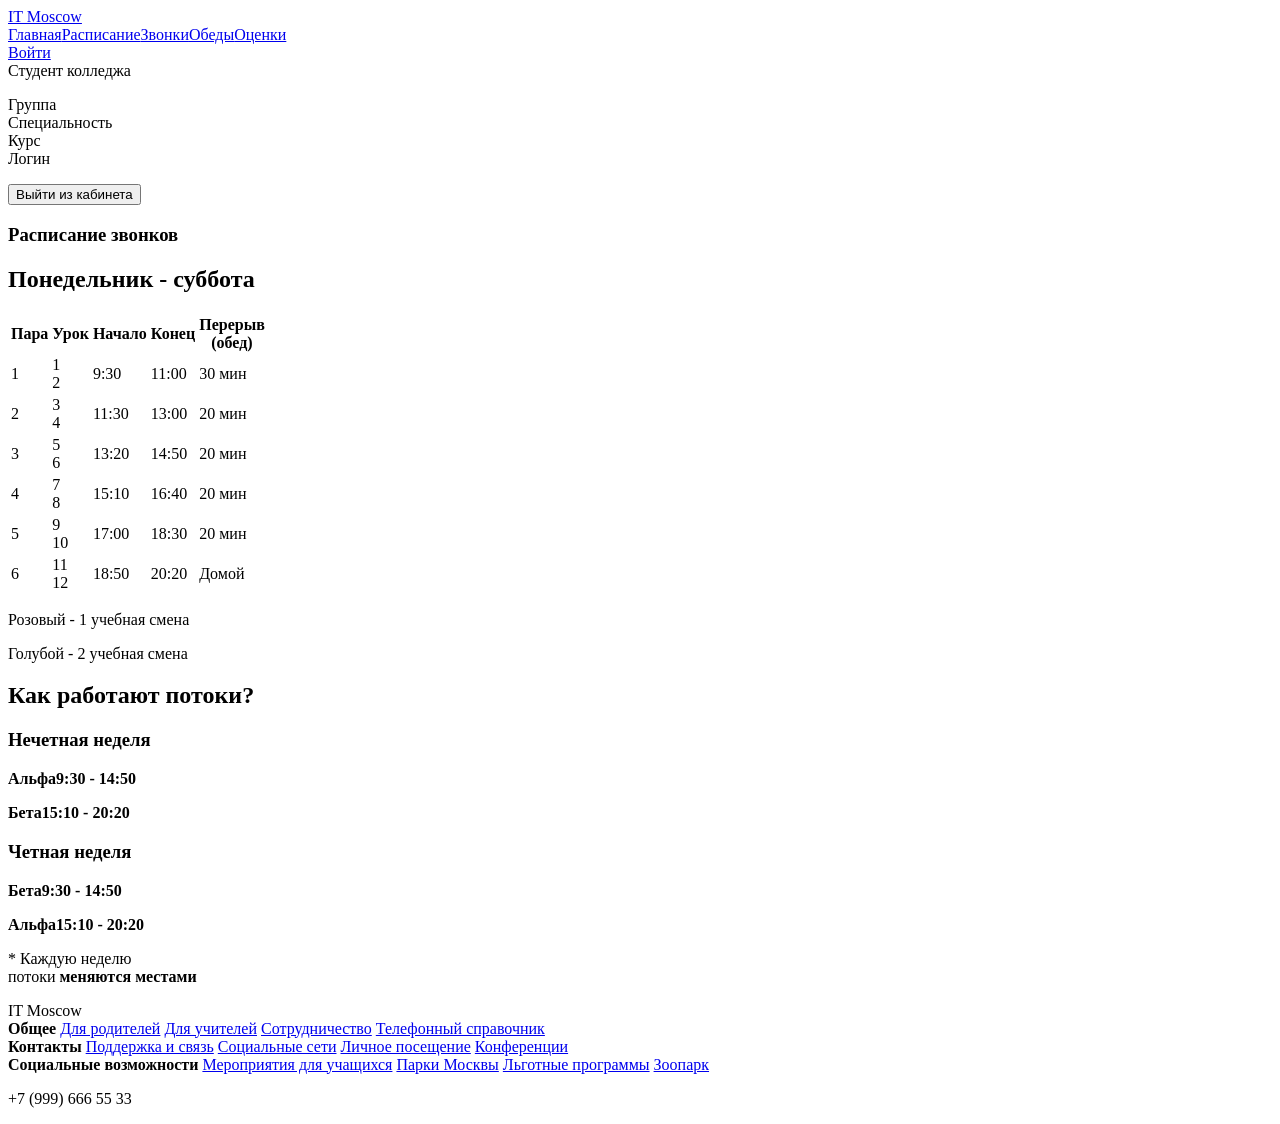
==== commit 2bd48556: "Update bells.html" ====
--- a/MyITProfile/front/bells.html
+++ b/MyITProfile/front/bells.html
@@ -5,17 +5,18 @@
     <meta name="viewport" content="width=device-width, initial-scale=1.0">
     <meta name="description" content="Расписание звонков IT Moscow и схема смен потоков по неделям.">
     <title>Звонки | IT Moscow</title>
-    <link rel="icon" href="assets/favicon.svg" type="image/svg+xml">
-    <link rel="stylesheet" href="style.css">
-    <script src="script.js" defer></script>
+    <link rel="icon" href="data:,">
+    <link rel="stylesheet" href="css/style.css">
+    <script src="js/site-data.js" defer></script>
+    <script src="js/script.js" defer></script>
 </head>
 <body>
 
     <header class="site-header">
-        <a class="logo" href="index.html"><span class="logo-square"></span> IT Moscow</a>
-        <nav class="main-nav" aria-label="Главная навигация"><a class="nav-link" href="index.html">Главная</a><a class="nav-link" href="schedule.html">Расписание</a><a class="nav-link active" href="bells.html">Звонки</a><a class="nav-link" href="lunch.html">Обеды</a><a class="nav-link" href="grades.html">Оценки</a></nav>
+        <a class="logo" href="main.html"><span class="logo-square"></span> IT Moscow</a>
+        <nav class="main-nav" aria-label="Главная навигация"><a class="nav-link" href="main.html">Главная</a><a class="nav-link" href="schedule.html">Расписание</a><a class="nav-link active" href="bells.html">Звонки</a><a class="nav-link" href="lunch.html">Обеды</a><a class="nav-link" href="grades.html">Оценки</a></nav>
         <div class="profile-menu is-guest" data-profile-menu>
-            <a class="profile-button" href="login.html">Войти</a>
+            <a class="profile-button" href="index.html">Войти</a>
             <div class="profile-card">
                 <strong class="profile-card-name" data-profile-name></strong>
                 <span class="profile-card-role">Студент колледжа</span>
@@ -71,16 +72,6 @@
                     <p><strong>Бета</strong><b>9:30 - 14:50</b></p>
                     <p><strong>Альфа</strong><b>15:10 - 20:20</b></p>
                 </article>
-                <article class="stream-card">
-                    <h3>Нечетная неделя</h3>
-                    <p><strong>Альфа</strong><b>9:30 - 14:50</b></p>
-                    <p><strong>Бета</strong><b>15:10 - 20:20</b></p>
-                </article>
-                <article class="stream-card">
-                    <h3>Четная неделя</h3>
-                    <p><strong>Бета</strong><b>9:30 - 14:50</b></p>
-                    <p><strong>Альфа</strong><b>15:10 - 20:20</b></p>
-                </article>
             </div>
             <p class="streams-note"><span>* Каждую</span> неделю<br>потоки <b>меняются местами</b></p>
         </section>
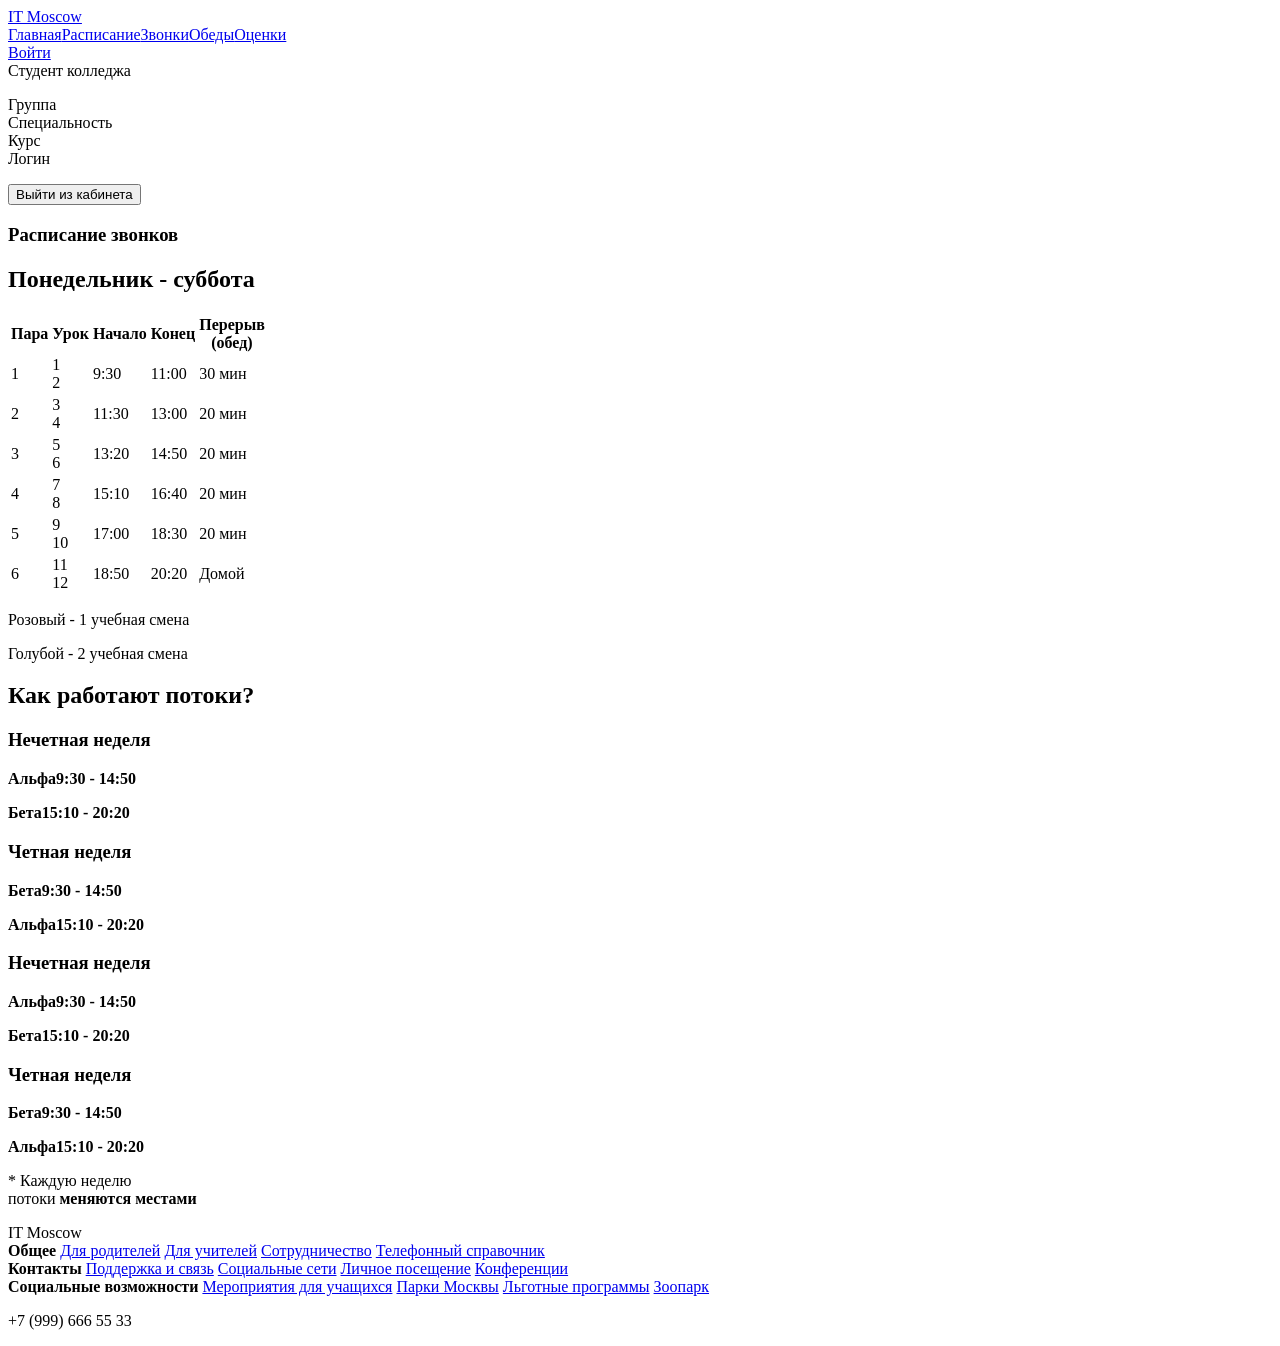
==== commit 54d8c403: "Update bells.html" ====
--- a/MyITProfile/front/bells.html
+++ b/MyITProfile/front/bells.html
@@ -5,18 +5,18 @@
     <meta name="viewport" content="width=device-width, initial-scale=1.0">
     <meta name="description" content="Расписание звонков IT Moscow и схема смен потоков по неделям.">
     <title>Звонки | IT Moscow</title>
-    <link rel="icon" href="data:,">
-    <link rel="stylesheet" href="css/style.css">
-    <script src="js/site-data.js" defer></script>
-    <script src="js/script.js" defer></script>
+    <link rel="icon" href="assets/favicon.svg" type="image/svg+xml">
+    <link rel="stylesheet" href="./css/style.css">
+    <script src="./js/site-data.js" defer></script>
+    <script src="./js/script.js" defer></script>
 </head>
 <body>
 
     <header class="site-header">
-        <a class="logo" href="main.html"><span class="logo-square"></span> IT Moscow</a>
-        <nav class="main-nav" aria-label="Главная навигация"><a class="nav-link" href="main.html">Главная</a><a class="nav-link" href="schedule.html">Расписание</a><a class="nav-link active" href="bells.html">Звонки</a><a class="nav-link" href="lunch.html">Обеды</a><a class="nav-link" href="grades.html">Оценки</a></nav>
+        <a class="logo" href="index.html"><span class="logo-square"></span> IT Moscow</a>
+        <nav class="main-nav" aria-label="Главная навигация"><a class="nav-link" href="index.html">Главная</a><a class="nav-link" href="schedule.html">Расписание</a><a class="nav-link active" href="bells.html">Звонки</a><a class="nav-link" href="lunch.html">Обеды</a><a class="nav-link" href="grades.html">Оценки</a></nav>
         <div class="profile-menu is-guest" data-profile-menu>
-            <a class="profile-button" href="index.html">Войти</a>
+            <a class="profile-button" href="login.html">Войти</a>
             <div class="profile-card">
                 <strong class="profile-card-name" data-profile-name></strong>
                 <span class="profile-card-role">Студент колледжа</span>
@@ -72,6 +72,16 @@
                     <p><strong>Бета</strong><b>9:30 - 14:50</b></p>
                     <p><strong>Альфа</strong><b>15:10 - 20:20</b></p>
                 </article>
+                <article class="stream-card">
+                    <h3>Нечетная неделя</h3>
+                    <p><strong>Альфа</strong><b>9:30 - 14:50</b></p>
+                    <p><strong>Бета</strong><b>15:10 - 20:20</b></p>
+                </article>
+                <article class="stream-card">
+                    <h3>Четная неделя</h3>
+                    <p><strong>Бета</strong><b>9:30 - 14:50</b></p>
+                    <p><strong>Альфа</strong><b>15:10 - 20:20</b></p>
+                </article>
             </div>
             <p class="streams-note"><span>* Каждую</span> неделю<br>потоки <b>меняются местами</b></p>
         </section>
